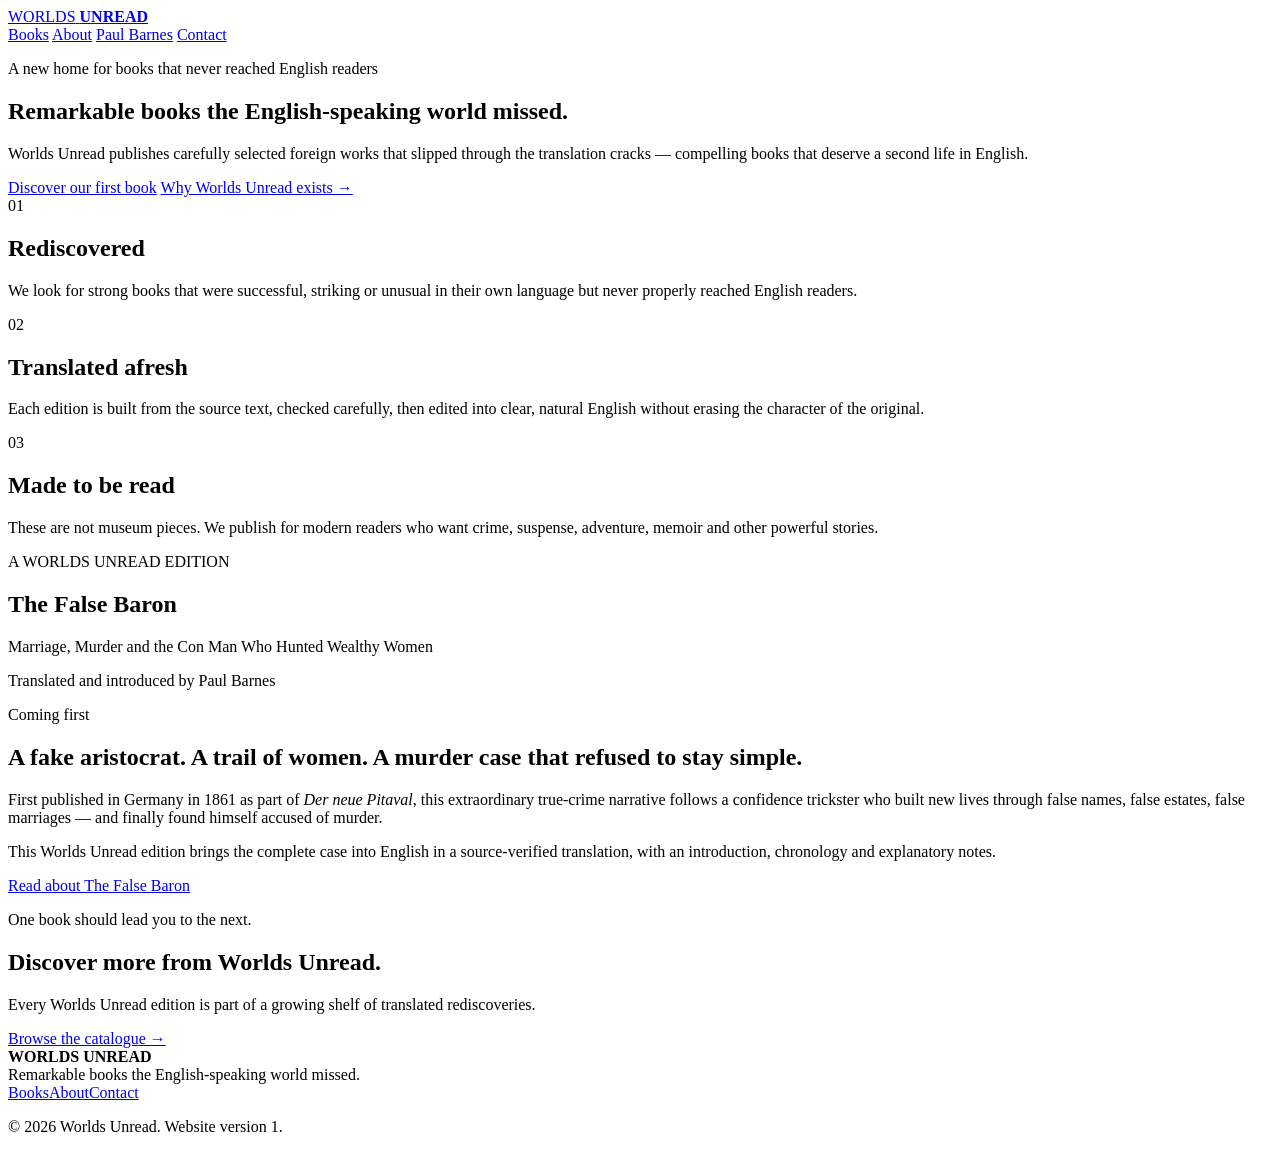
==== index.html @ 050046d0 "Build Worlds Unread v1 homepage" ====
<!doctype html>
<html lang="en-GB">
<head>
  <meta charset="utf-8">
  <meta name="viewport" content="width=device-width, initial-scale=1">
  <title>Worlds Unread — Remarkable books the English-speaking world missed</title>
  <meta name="description" content="Worlds Unread brings overlooked and untranslated books to English-language readers in new editions. The False Baron is our first title.">
  <link rel="stylesheet" href="styles.css">
</head>
<body>
  <header class="site-header">
    <a class="brand" href="index.html" aria-label="Worlds Unread home">
      <span class="mark" aria-hidden="true"><i></i><i></i><b></b><i></i><i></i></span>
      <span><span class="worlds">WORLDS</span> <strong>UNREAD</strong></span>
    </a>
    <nav aria-label="Primary navigation">
      <a href="books.html">Books</a>
      <a href="about.html">About</a>
      <a href="paul-barnes.html">Paul Barnes</a>
      <a href="contact.html">Contact</a>
    </nav>
  </header>

  <main>
    <section class="hero">
      <p class="eyebrow">A new home for books that never reached English readers</p>
      <h1>Remarkable books the English-speaking world missed.</h1>
      <p class="lede">Worlds Unread publishes carefully selected foreign works that slipped through the translation cracks — compelling books that deserve a second life in English.</p>
      <div class="hero-actions">
        <a class="button" href="the-false-baron.html">Discover our first book</a>
        <a class="text-link" href="about.html">Why Worlds Unread exists →</a>
      </div>
    </section>

    <section class="feature-grid" aria-label="Worlds Unread principles">
      <article><span>01</span><h2>Rediscovered</h2><p>We look for strong books that were successful, striking or unusual in their own language but never properly reached English readers.</p></article>
      <article><span>02</span><h2>Translated afresh</h2><p>Each edition is built from the source text, checked carefully, then edited into clear, natural English without erasing the character of the original.</p></article>
      <article><span>03</span><h2>Made to be read</h2><p>These are not museum pieces. We publish for modern readers who want crime, suspense, adventure, memoir and other powerful stories.</p></article>
    </section>

    <section class="book-feature">
      <div class="book-panel">
        <p class="series-label">A WORLDS UNREAD EDITION</p>
        <h2>The False Baron</h2>
        <p class="subtitle">Marriage, Murder and the Con Man Who Hunted Wealthy Women</p>
        <p class="credit">Translated and introduced by Paul Barnes</p>
      </div>
      <div class="book-copy">
        <p class="eyebrow">Coming first</p>
        <h2>A fake aristocrat. A trail of women. A murder case that refused to stay simple.</h2>
        <p>First published in Germany in 1861 as part of <em>Der neue Pitaval</em>, this extraordinary true-crime narrative follows a confidence trickster who built new lives through false names, false estates, false marriages — and finally found himself accused of murder.</p>
        <p>This Worlds Unread edition brings the complete case into English in a source-verified translation, with an introduction, chronology and explanatory notes.</p>
        <a class="button secondary" href="the-false-baron.html">Read about The False Baron</a>
      </div>
    </section>

    <section class="mission-strip">
      <p>One book should lead you to the next.</p>
      <h2>Discover more from Worlds Unread.</h2>
      <p>Every Worlds Unread edition is part of a growing shelf of translated rediscoveries.</p>
      <a class="text-link light" href="books.html">Browse the catalogue →</a>
    </section>
  </main>

  <footer>
    <div><strong>WORLDS UNREAD</strong><br><span>Remarkable books the English-speaking world missed.</span></div>
    <div class="footer-links"><a href="books.html">Books</a><a href="about.html">About</a><a href="contact.html">Contact</a></div>
    <p class="small">© 2026 Worlds Unread. Website version 1.</p>
  </footer>
</body>
</html>
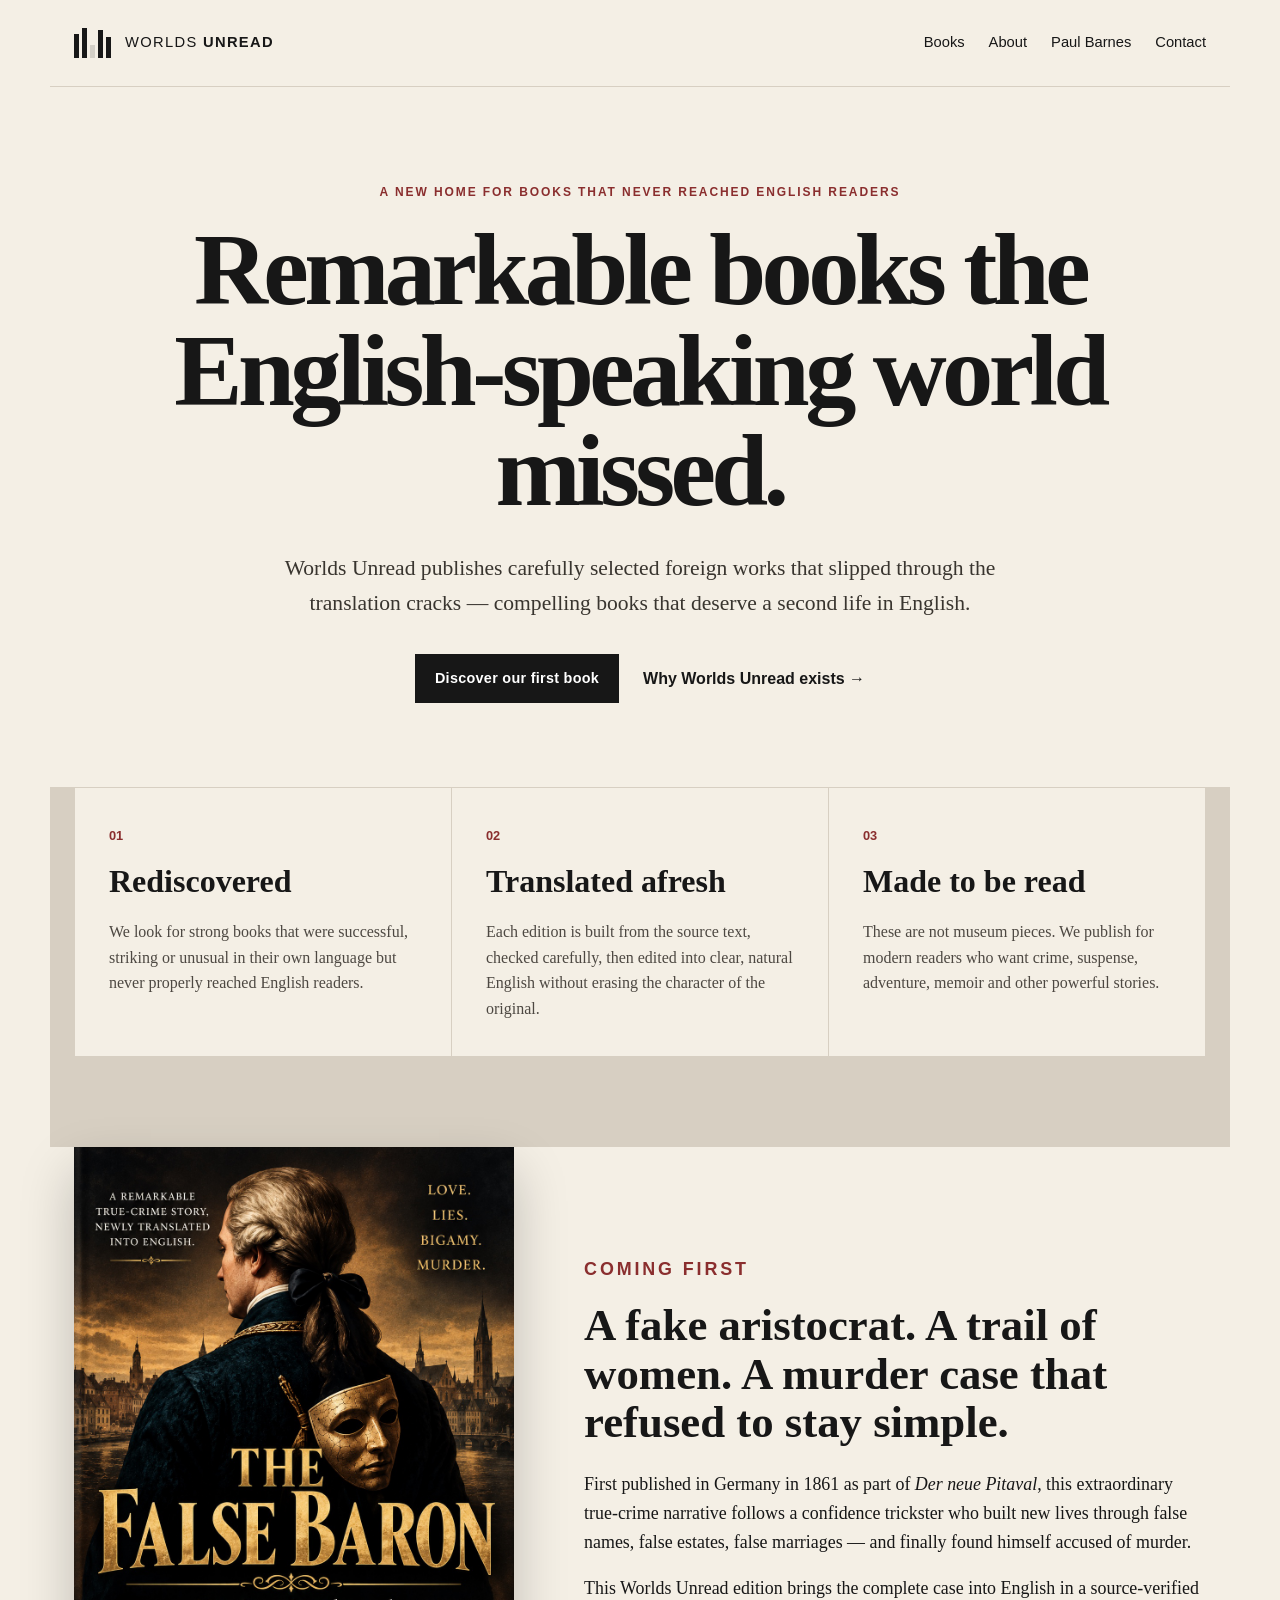
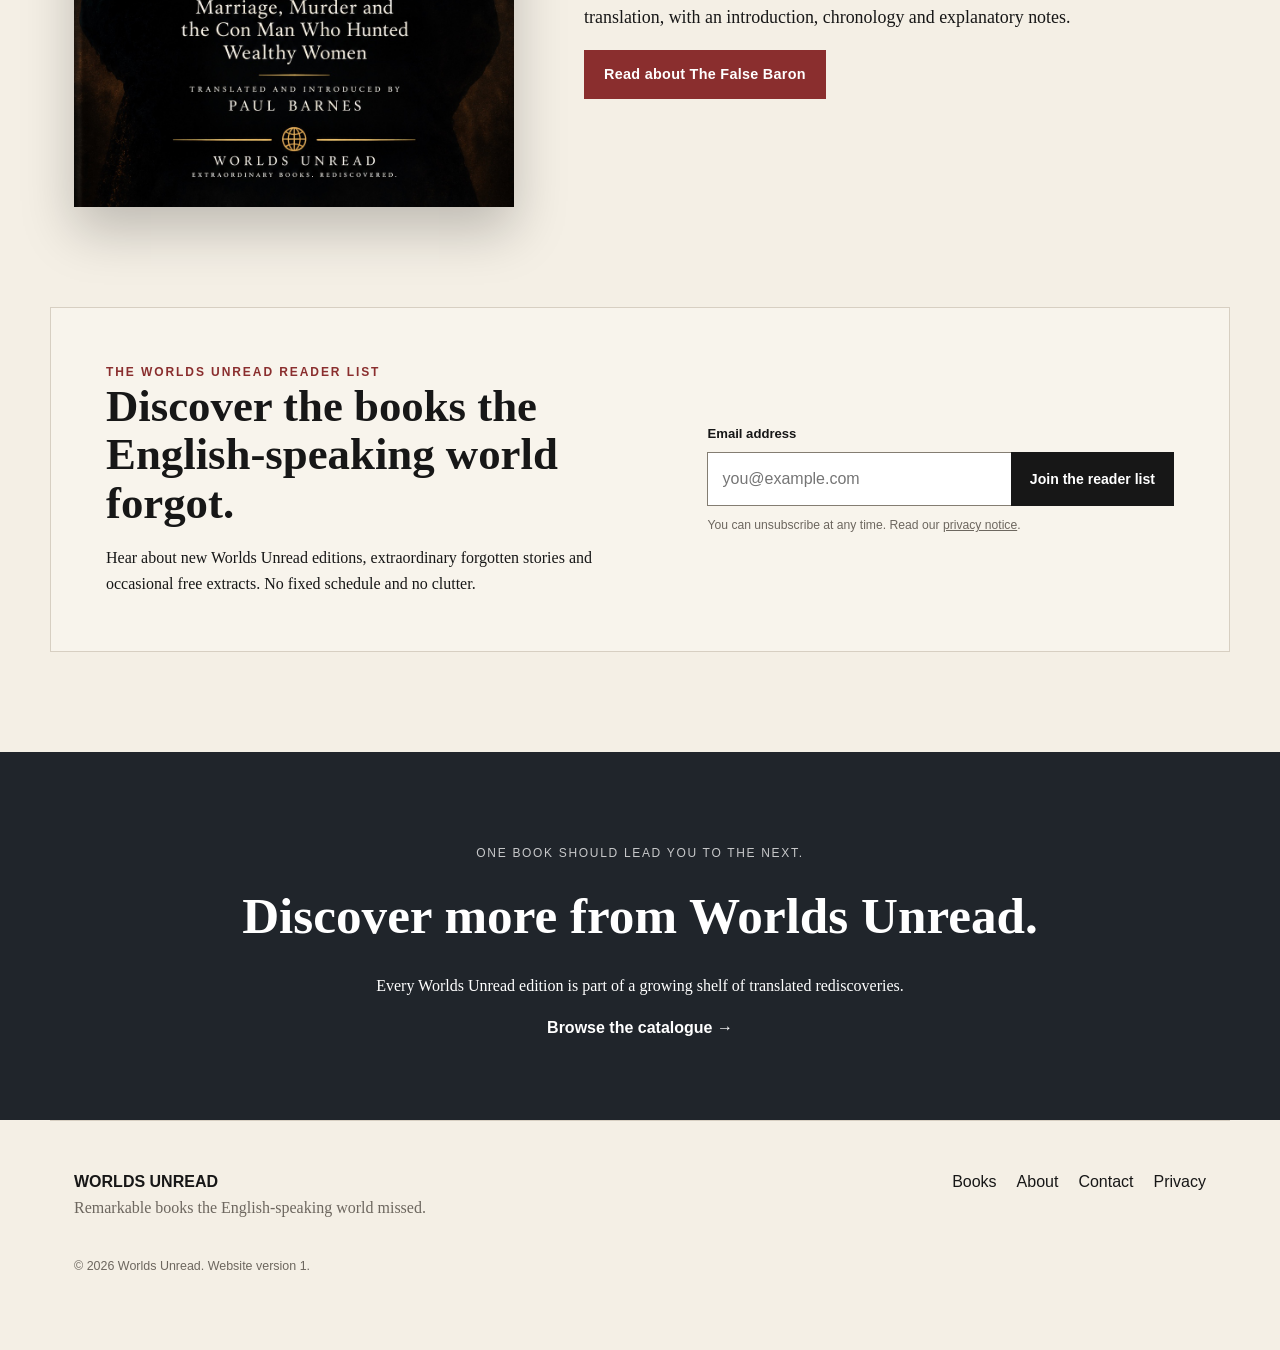
==== commit c3badd70: "Add False Baron cover and reader-list signup" ====
--- a/index.html
+++ b/index.html
@@ -1,71 +1,175 @@
 <!doctype html>
 <html lang="en-GB">
-<head>
-  <meta charset="utf-8">
-  <meta name="viewport" content="width=device-width, initial-scale=1">
-  <title>Worlds Unread — Remarkable books the English-speaking world missed</title>
-  <meta name="description" content="Worlds Unread brings overlooked and untranslated books to English-language readers in new editions. The False Baron is our first title.">
-  <link rel="stylesheet" href="styles.css">
-</head>
-<body>
-  <header class="site-header">
-    <a class="brand" href="index.html" aria-label="Worlds Unread home">
-      <span class="mark" aria-hidden="true"><i></i><i></i><b></b><i></i><i></i></span>
-      <span><span class="worlds">WORLDS</span> <strong>UNREAD</strong></span>
-    </a>
-    <nav aria-label="Primary navigation">
-      <a href="books.html">Books</a>
-      <a href="about.html">About</a>
-      <a href="paul-barnes.html">Paul Barnes</a>
-      <a href="contact.html">Contact</a>
-    </nav>
-  </header>
+  <head>
+    <meta charset="utf-8" />
+    <meta name="viewport" content="width=device-width, initial-scale=1" />
+    <title>
+      Worlds Unread — Remarkable books the English-speaking world missed
+    </title>
+    <meta
+      name="description"
+      content="Worlds Unread brings overlooked and untranslated books to English-language readers in new editions. The False Baron is our first title."
+    />
+    <link rel="stylesheet" href="styles.css" />
+  </head>
+  <body>
+    <header class="site-header">
+      <a class="brand" href="index.html" aria-label="Worlds Unread home">
+        <span class="mark" aria-hidden="true"
+          ><i></i><i></i><b></b><i></i><i></i
+        ></span>
+        <span><span class="worlds">WORLDS</span> <strong>UNREAD</strong></span>
+      </a>
+      <nav aria-label="Primary navigation">
+        <a href="books.html">Books</a>
+        <a href="about.html">About</a>
+        <a href="paul-barnes.html">Paul Barnes</a>
+        <a href="contact.html">Contact</a>
+      </nav>
+    </header>
 
-  <main>
-    <section class="hero">
-      <p class="eyebrow">A new home for books that never reached English readers</p>
-      <h1>Remarkable books the English-speaking world missed.</h1>
-      <p class="lede">Worlds Unread publishes carefully selected foreign works that slipped through the translation cracks — compelling books that deserve a second life in English.</p>
-      <div class="hero-actions">
-        <a class="button" href="the-false-baron.html">Discover our first book</a>
-        <a class="text-link" href="about.html">Why Worlds Unread exists →</a>
+    <main>
+      <section class="hero">
+        <p class="eyebrow">
+          A new home for books that never reached English readers
+        </p>
+        <h1>Remarkable books the English-speaking world missed.</h1>
+        <p class="lede">
+          Worlds Unread publishes carefully selected foreign works that slipped
+          through the translation cracks — compelling books that deserve a
+          second life in English.
+        </p>
+        <div class="hero-actions">
+          <a class="button" href="the-false-baron.html"
+            >Discover our first book</a
+          >
+          <a class="text-link" href="about.html">Why Worlds Unread exists →</a>
+        </div>
+      </section>
+
+      <section class="feature-grid" aria-label="Worlds Unread principles">
+        <article>
+          <span>01</span>
+          <h2>Rediscovered</h2>
+          <p>
+            We look for strong books that were successful, striking or unusual
+            in their own language but never properly reached English readers.
+          </p>
+        </article>
+        <article>
+          <span>02</span>
+          <h2>Translated afresh</h2>
+          <p>
+            Each edition is built from the source text, checked carefully, then
+            edited into clear, natural English without erasing the character of
+            the original.
+          </p>
+        </article>
+        <article>
+          <span>03</span>
+          <h2>Made to be read</h2>
+          <p>
+            These are not museum pieces. We publish for modern readers who want
+            crime, suspense, adventure, memoir and other powerful stories.
+          </p>
+        </article>
+      </section>
+
+      <section class="book-feature">
+        <a
+          class="cover-link"
+          href="the-false-baron.html"
+          aria-label="Read about The False Baron"
+        >
+          <img
+            class="book-cover"
+            src="assets/the-false-baron-cover.jpg"
+            alt="Cover of The False Baron by Worlds Unread"
+          />
+        </a>
+        <div class="book-copy">
+          <p class="eyebrow">Coming first</p>
+          <h2>
+            A fake aristocrat. A trail of women. A murder case that refused to
+            stay simple.
+          </h2>
+          <p>
+            First published in Germany in 1861 as part of
+            <em>Der neue Pitaval</em>, this extraordinary true-crime narrative
+            follows a confidence trickster who built new lives through false
+            names, false estates, false marriages — and finally found himself
+            accused of murder.
+          </p>
+          <p>
+            This Worlds Unread edition brings the complete case into English in
+            a source-verified translation, with an introduction, chronology and
+            explanatory notes.
+          </p>
+          <a class="button secondary" href="the-false-baron.html"
+            >Read about The False Baron</a
+          >
+        </div>
+      </section>
+
+      <section class="reader-list" aria-labelledby="reader-list-title">
+        <div>
+          <p class="eyebrow">The Worlds Unread reader list</p>
+          <h2 id="reader-list-title">
+            Discover the books the English-speaking world forgot.
+          </h2>
+          <p>
+            Hear about new Worlds Unread editions, extraordinary forgotten
+            stories and occasional free extracts. No fixed schedule and no
+            clutter.
+          </p>
+        </div>
+        <form
+          class="signup-form"
+          action="https://buttondown.com/api/emails/embed-subscribe/worldsunread"
+          method="post"
+          target="popupwindow"
+        >
+          <label for="home-email">Email address</label>
+          <div class="signup-row">
+            <input
+              id="home-email"
+              name="email"
+              type="email"
+              autocomplete="email"
+              required
+              placeholder="you@example.com"
+            />
+            <button type="submit">Join the reader list</button>
+          </div>
+          <p class="form-note">
+            You can unsubscribe at any time. Read our
+            <a href="privacy.html">privacy notice</a>.
+          </p>
+        </form>
+      </section>
+
+      <section class="mission-strip">
+        <p>One book should lead you to the next.</p>
+        <h2>Discover more from Worlds Unread.</h2>
+        <p>
+          Every Worlds Unread edition is part of a growing shelf of translated
+          rediscoveries.
+        </p>
+        <a class="text-link light" href="books.html">Browse the catalogue →</a>
+      </section>
+    </main>
+
+    <footer>
+      <div>
+        <strong>WORLDS UNREAD</strong><br /><span
+          >Remarkable books the English-speaking world missed.</span
+        >
       </div>
-    </section>
-
-    <section class="feature-grid" aria-label="Worlds Unread principles">
-      <article><span>01</span><h2>Rediscovered</h2><p>We look for strong books that were successful, striking or unusual in their own language but never properly reached English readers.</p></article>
-      <article><span>02</span><h2>Translated afresh</h2><p>Each edition is built from the source text, checked carefully, then edited into clear, natural English without erasing the character of the original.</p></article>
-      <article><span>03</span><h2>Made to be read</h2><p>These are not museum pieces. We publish for modern readers who want crime, suspense, adventure, memoir and other powerful stories.</p></article>
-    </section>
-
-    <section class="book-feature">
-      <div class="book-panel">
-        <p class="series-label">A WORLDS UNREAD EDITION</p>
-        <h2>The False Baron</h2>
-        <p class="subtitle">Marriage, Murder and the Con Man Who Hunted Wealthy Women</p>
-        <p class="credit">Translated and introduced by Paul Barnes</p>
+      <div class="footer-links">
+        <a href="books.html">Books</a><a href="about.html">About</a
+        ><a href="contact.html">Contact</a><a href="privacy.html">Privacy</a>
       </div>
-      <div class="book-copy">
-        <p class="eyebrow">Coming first</p>
-        <h2>A fake aristocrat. A trail of women. A murder case that refused to stay simple.</h2>
-        <p>First published in Germany in 1861 as part of <em>Der neue Pitaval</em>, this extraordinary true-crime narrative follows a confidence trickster who built new lives through false names, false estates, false marriages — and finally found himself accused of murder.</p>
-        <p>This Worlds Unread edition brings the complete case into English in a source-verified translation, with an introduction, chronology and explanatory notes.</p>
-        <a class="button secondary" href="the-false-baron.html">Read about The False Baron</a>
-      </div>
-    </section>
-
-    <section class="mission-strip">
-      <p>One book should lead you to the next.</p>
-      <h2>Discover more from Worlds Unread.</h2>
-      <p>Every Worlds Unread edition is part of a growing shelf of translated rediscoveries.</p>
-      <a class="text-link light" href="books.html">Browse the catalogue →</a>
-    </section>
-  </main>
-
-  <footer>
-    <div><strong>WORLDS UNREAD</strong><br><span>Remarkable books the English-speaking world missed.</span></div>
-    <div class="footer-links"><a href="books.html">Books</a><a href="about.html">About</a><a href="contact.html">Contact</a></div>
-    <p class="small">© 2026 Worlds Unread. Website version 1.</p>
-  </footer>
-</body>
-</html>+      <p class="small">© 2026 Worlds Unread. Website version 1.</p>
+    </footer>
+  </body>
+</html>
--- a/styles.css
+++ b/styles.css
@@ -0,0 +1,532 @@
+:root {
+  --ink: #171717;
+  --paper: #f4efe5;
+  --muted: #6d675f;
+  --line: #d7cfc2;
+  --accent: #8a2e2e;
+  --deep: #20252b;
+  --white: #fff;
+  --max: 1180px;
+}
+* {
+  box-sizing: border-box;
+}
+html {
+  scroll-behavior: smooth;
+}
+body {
+  margin: 0;
+  background: var(--paper);
+  color: var(--ink);
+  font-family: Georgia, "Times New Roman", serif;
+  line-height: 1.6;
+}
+a {
+  color: inherit;
+}
+.site-header {
+  max-width: var(--max);
+  margin: 0 auto;
+  padding: 28px 24px;
+  display: flex;
+  align-items: center;
+  justify-content: space-between;
+  gap: 30px;
+  border-bottom: 1px solid var(--line);
+}
+.brand {
+  display: flex;
+  gap: 14px;
+  align-items: center;
+  text-decoration: none;
+  font-family: Arial, Helvetica, sans-serif;
+  letter-spacing: 0.09em;
+  font-size: 0.92rem;
+}
+.brand strong {
+  font-weight: 800;
+}
+.worlds {
+  font-weight: 400;
+}
+.mark {
+  display: flex;
+  align-items: flex-end;
+  gap: 3px;
+  height: 30px;
+}
+.mark i,
+.mark b {
+  display: block;
+  width: 5px;
+  background: var(--ink);
+}
+.mark i:nth-child(1) {
+  height: 24px;
+}
+.mark i:nth-child(2) {
+  height: 30px;
+}
+.mark b {
+  height: 13px;
+  background: transparent;
+  border-left: 5px solid var(--ink);
+  opacity: 0.15;
+}
+.mark i:nth-child(4) {
+  height: 28px;
+}
+.mark i:nth-child(5) {
+  height: 21px;
+}
+nav {
+  display: flex;
+  gap: 24px;
+  font-family: Arial, Helvetica, sans-serif;
+  font-size: 0.92rem;
+}
+nav a {
+  text-decoration: none;
+}
+nav a:hover,
+.footer-links a:hover {
+  text-decoration: underline;
+}
+.hero {
+  max-width: 980px;
+  margin: 0 auto;
+  padding: 96px 24px 84px;
+  text-align: center;
+}
+.eyebrow {
+  font-family: Arial, Helvetica, sans-serif;
+  text-transform: uppercase;
+  letter-spacing: 0.16em;
+  font-size: 0.75rem;
+  font-weight: 700;
+  color: var(--accent);
+  margin: 0 0 18px;
+}
+.hero h1 {
+  font-size: clamp(3rem, 8vw, 6.4rem);
+  line-height: 0.98;
+  letter-spacing: -0.045em;
+  margin: 0 auto 30px;
+  max-width: 950px;
+}
+.lede {
+  font-size: 1.35rem;
+  max-width: 760px;
+  margin: 0 auto 34px;
+  color: #39352f;
+}
+.hero-actions {
+  display: flex;
+  gap: 24px;
+  align-items: center;
+  justify-content: center;
+  flex-wrap: wrap;
+}
+.button {
+  display: inline-block;
+  background: var(--ink);
+  color: var(--white);
+  text-decoration: none;
+  padding: 13px 20px;
+  font-family: Arial, Helvetica, sans-serif;
+  font-size: 0.9rem;
+  font-weight: 700;
+  letter-spacing: 0.02em;
+}
+.button:hover {
+  opacity: 0.86;
+}
+.button.secondary {
+  background: var(--accent);
+}
+.text-link {
+  font-family: Arial, Helvetica, sans-serif;
+  font-weight: 700;
+  text-decoration: none;
+}
+.text-link:hover {
+  text-decoration: underline;
+}
+.feature-grid {
+  max-width: var(--max);
+  margin: 0 auto;
+  padding: 0 24px 90px;
+  display: grid;
+  grid-template-columns: repeat(3, 1fr);
+  gap: 1px;
+  background: var(--line);
+  border: 1px solid var(--line);
+}
+.feature-grid article {
+  background: var(--paper);
+  padding: 34px;
+}
+.feature-grid span {
+  font-family: Arial, Helvetica, sans-serif;
+  color: var(--accent);
+  font-weight: 700;
+  font-size: 0.8rem;
+}
+.feature-grid h2 {
+  font-size: 2rem;
+  margin: 8px 0 12px;
+}
+.feature-grid p {
+  margin: 0;
+  color: #4d4842;
+}
+.book-feature {
+  max-width: var(--max);
+  margin: 0 auto;
+  padding: 0 24px 100px;
+  display: grid;
+  grid-template-columns: 0.92fr 1.3fr;
+  gap: 70px;
+  align-items: center;
+}
+.book-panel {
+  min-height: 530px;
+  background: var(--deep);
+  color: var(--white);
+  padding: 42px;
+  display: flex;
+  flex-direction: column;
+  justify-content: flex-end;
+  box-shadow: 0 24px 50px rgba(0, 0, 0, 0.18);
+  position: relative;
+}
+.cover-link {
+  display: block;
+  line-height: 0;
+}
+.book-cover {
+  display: block;
+  width: 100%;
+  height: auto;
+  box-shadow: 0 24px 50px rgba(0, 0, 0, 0.22);
+}
+.book-cover-detail {
+  max-width: 420px;
+  margin: 0 auto;
+}
+.book-panel:before {
+  content: "";
+  position: absolute;
+  inset: 28px;
+  border: 1px solid rgba(255, 255, 255, 0.22);
+}
+.book-panel > * {
+  position: relative;
+  z-index: 1;
+}
+.series-label {
+  font-family: Arial, Helvetica, sans-serif;
+  letter-spacing: 0.15em;
+  font-size: 0.7rem;
+  font-weight: 700;
+  margin: 0 0 auto;
+}
+.book-panel h2 {
+  font-size: 4.3rem;
+  line-height: 0.95;
+  margin: 0 0 20px;
+}
+.subtitle {
+  font-size: 1.25rem;
+  line-height: 1.25;
+  margin: 0 0 28px;
+}
+.credit {
+  font-family: Arial, Helvetica, sans-serif;
+  font-size: 0.82rem;
+  letter-spacing: 0.03em;
+}
+.book-copy h2 {
+  font-size: 2.8rem;
+  line-height: 1.08;
+  margin: 0 0 24px;
+}
+.book-copy p {
+  font-size: 1.12rem;
+}
+.mission-strip {
+  background: var(--deep);
+  color: var(--white);
+  text-align: center;
+  padding: 80px 24px;
+}
+.mission-strip > p:first-child {
+  font-family: Arial, Helvetica, sans-serif;
+  text-transform: uppercase;
+  letter-spacing: 0.14em;
+  font-size: 0.75rem;
+  opacity: 0.75;
+}
+.mission-strip h2 {
+  font-size: 3.2rem;
+  margin: 10px 0 16px;
+}
+.mission-strip p {
+  max-width: 700px;
+  margin-left: auto;
+  margin-right: auto;
+}
+.light {
+  color: var(--white);
+}
+footer {
+  max-width: var(--max);
+  margin: 0 auto;
+  padding: 48px 24px 60px;
+  display: grid;
+  grid-template-columns: 1fr auto;
+  gap: 24px;
+  border-top: 1px solid var(--line);
+  font-family: Arial, Helvetica, sans-serif;
+}
+footer span {
+  font-family: Georgia, "Times New Roman", serif;
+  color: var(--muted);
+}
+.footer-links {
+  display: flex;
+  gap: 20px;
+}
+.footer-links a {
+  text-decoration: none;
+}
+.small {
+  grid-column: 1/-1;
+  color: var(--muted);
+  font-size: 0.78rem;
+}
+.page {
+  max-width: 900px;
+  margin: 0 auto;
+  padding: 85px 24px 100px;
+}
+.page h1 {
+  font-size: 4.5rem;
+  line-height: 1;
+  margin: 0 0 28px;
+}
+.page h2 {
+  font-size: 2.2rem;
+  margin-top: 2.2em;
+}
+.page .intro {
+  font-size: 1.35rem;
+  color: #39352f;
+}
+.catalogue {
+  max-width: var(--max);
+  margin: 0 auto;
+  padding: 80px 24px 110px;
+}
+.catalogue h1 {
+  font-size: 4.5rem;
+  margin: 0 0 12px;
+}
+.catalogue-grid {
+  margin-top: 48px;
+  display: grid;
+  grid-template-columns: repeat(2, 1fr);
+  gap: 28px;
+}
+.catalogue-card {
+  border: 1px solid var(--line);
+  padding: 30px;
+  text-decoration: none;
+  background: #f8f4ec;
+}
+.catalogue-card:hover {
+  transform: translateY(-2px);
+}
+.catalogue-card .tag {
+  font-family: Arial, Helvetica, sans-serif;
+  text-transform: uppercase;
+  letter-spacing: 0.12em;
+  font-size: 0.7rem;
+  color: var(--accent);
+  font-weight: 700;
+}
+.catalogue-card h2 {
+  font-size: 2.4rem;
+  margin: 14px 0;
+}
+.book-page {
+  max-width: 1050px;
+  margin: 0 auto;
+  padding: 75px 24px 110px;
+  display: grid;
+  grid-template-columns: 0.8fr 1.3fr;
+  gap: 65px;
+}
+.book-page .cover-mini {
+  background: var(--deep);
+  color: white;
+  min-height: 480px;
+  padding: 36px;
+  display: flex;
+  flex-direction: column;
+  justify-content: flex-end;
+}
+.cover-mini h1 {
+  font-size: 3.4rem;
+  line-height: 0.95;
+  margin: 0 0 18px;
+}
+.cover-mini .series-label {
+  margin-bottom: auto;
+}
+.book-details h1 {
+  font-size: 4.1rem;
+  line-height: 1;
+  margin: 0 0 18px;
+}
+.book-details .subtitle {
+  font-size: 1.45rem;
+}
+.meta {
+  font-family: Arial, Helvetica, sans-serif;
+  font-size: 0.86rem;
+  color: var(--muted);
+}
+.reader-list {
+  max-width: var(--max);
+  margin: 0 auto 100px;
+  padding: 55px;
+  display: grid;
+  grid-template-columns: 1.15fr 1fr;
+  gap: 65px;
+  align-items: center;
+  border: 1px solid var(--line);
+  background: #f8f4ec;
+}
+.reader-list h2 {
+  font-size: 2.8rem;
+  line-height: 1.08;
+  margin: 0 0 18px;
+}
+.reader-list p {
+  margin-bottom: 0;
+}
+.signup-form {
+  font-family: Arial, Helvetica, sans-serif;
+}
+.signup-form label {
+  display: block;
+  font-size: 0.82rem;
+  font-weight: 700;
+  margin-bottom: 8px;
+}
+.signup-row {
+  display: flex;
+}
+.signup-row input {
+  min-width: 0;
+  flex: 1;
+  border: 1px solid #847d72;
+  border-right: 0;
+  background: white;
+  color: var(--ink);
+  font: inherit;
+  font-size: 1rem;
+  padding: 13px 14px;
+  border-radius: 0;
+}
+.signup-row button {
+  border: 1px solid var(--ink);
+  background: var(--ink);
+  color: white;
+  font: inherit;
+  font-size: 0.88rem;
+  font-weight: 700;
+  padding: 13px 18px;
+  cursor: pointer;
+}
+.signup-row button:hover {
+  background: var(--accent);
+  border-color: var(--accent);
+}
+.signup-row input:focus,
+.signup-row button:focus {
+  outline: 3px solid rgba(138, 46, 46, 0.3);
+  outline-offset: 2px;
+}
+.form-note {
+  font-size: 0.76rem !important;
+  color: var(--muted);
+  margin: 10px 0 0 !important;
+}
+.book-signup {
+  border-top: 1px solid var(--line);
+  margin-top: 40px;
+  padding-top: 10px;
+}
+.book-signup h2 {
+  margin-top: 1.2em;
+}
+@media (max-width: 780px) {
+  .site-header {
+    align-items: flex-start;
+    flex-direction: column;
+  }
+  nav {
+    flex-wrap: wrap;
+    gap: 15px 20px;
+  }
+  .hero {
+    padding-top: 68px;
+  }
+  .feature-grid,
+  .book-feature,
+  .catalogue-grid,
+  .book-page {
+    grid-template-columns: 1fr;
+  }
+  .reader-list {
+    grid-template-columns: 1fr;
+    margin: 0 24px 70px;
+    padding: 34px 24px;
+    gap: 28px;
+  }
+  .reader-list h2 {
+    font-size: 2.25rem;
+  }
+  .signup-row {
+    flex-direction: column;
+  }
+  .signup-row input {
+    border-right: 1px solid #847d72;
+    border-bottom: 0;
+  }
+  .book-feature {
+    gap: 40px;
+  }
+  .book-panel {
+    min-height: 470px;
+  }
+  .hero h1,
+  .page h1,
+  .catalogue h1 {
+    font-size: 3.4rem;
+  }
+  .book-details h1 {
+    font-size: 3.3rem;
+  }
+  .mission-strip h2 {
+    font-size: 2.5rem;
+  }
+  footer {
+    grid-template-columns: 1fr;
+  }
+  .small {
+    grid-column: auto;
+  }
+}
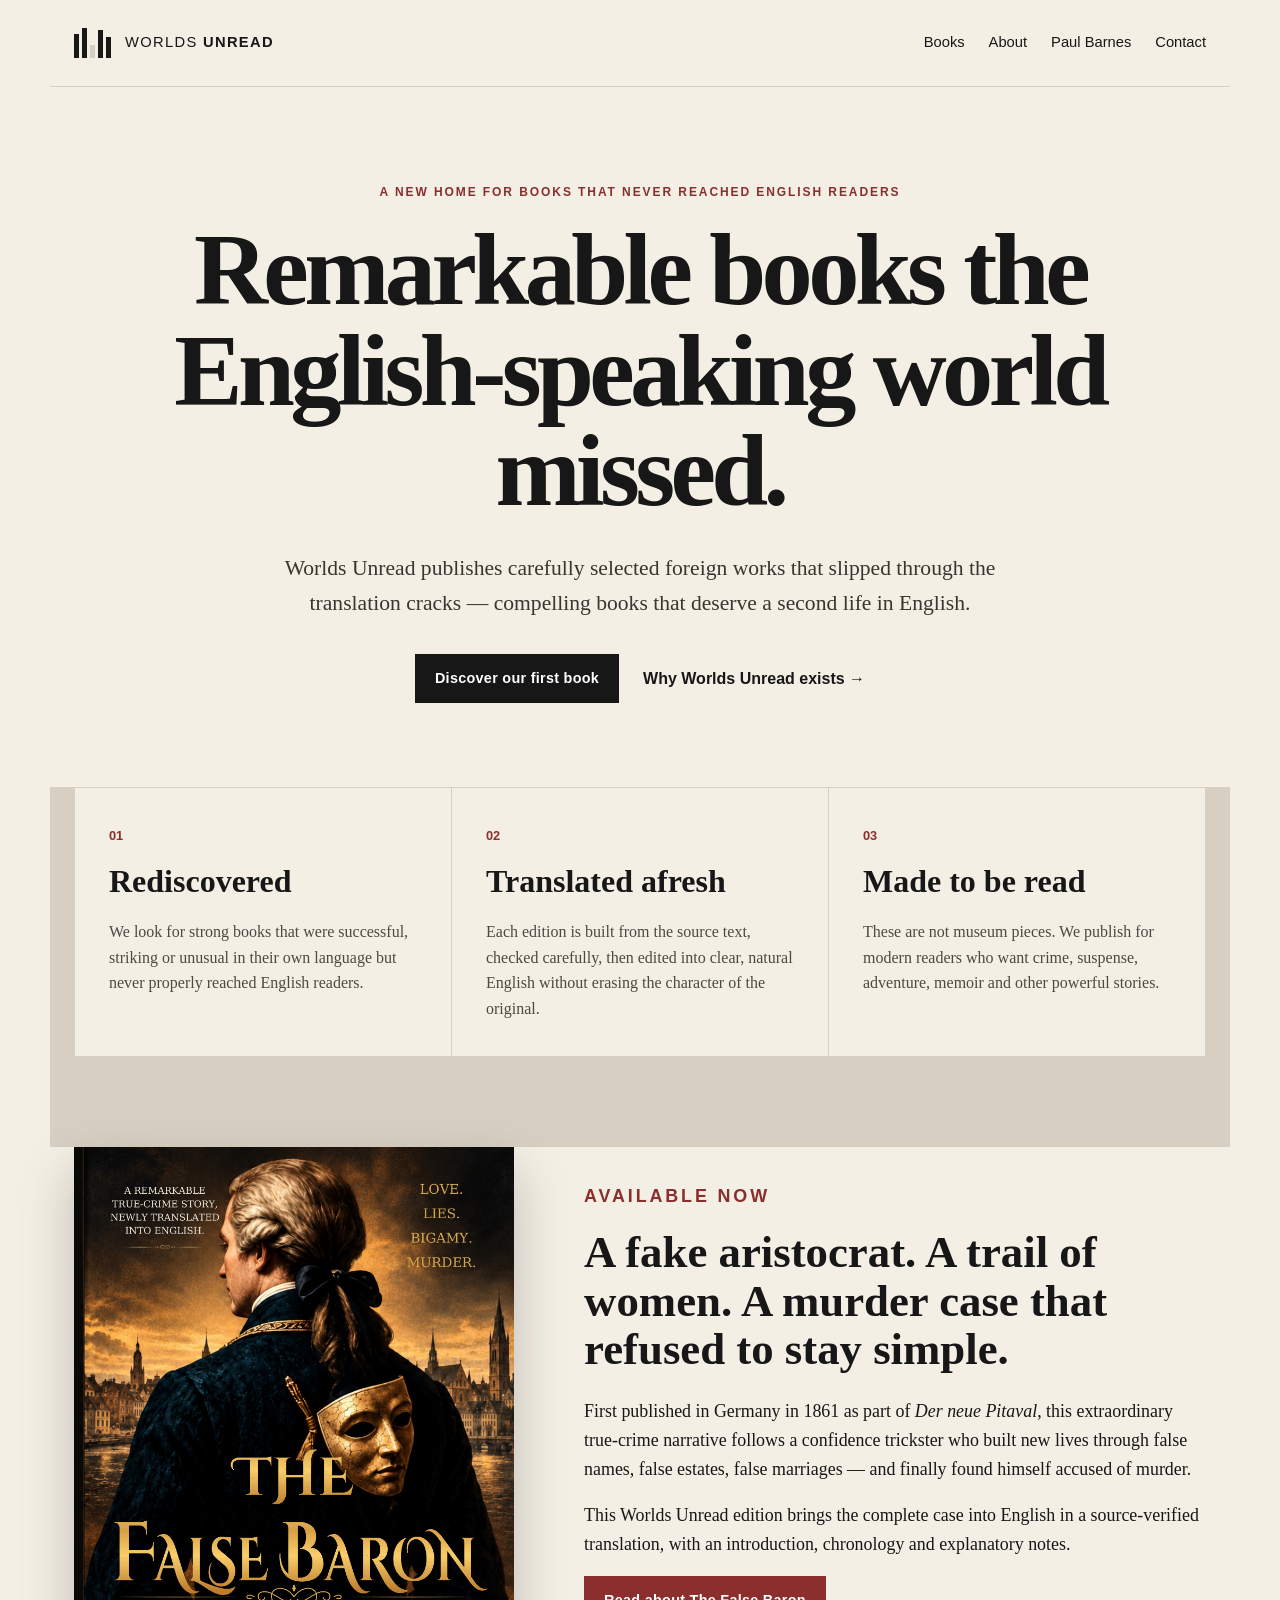
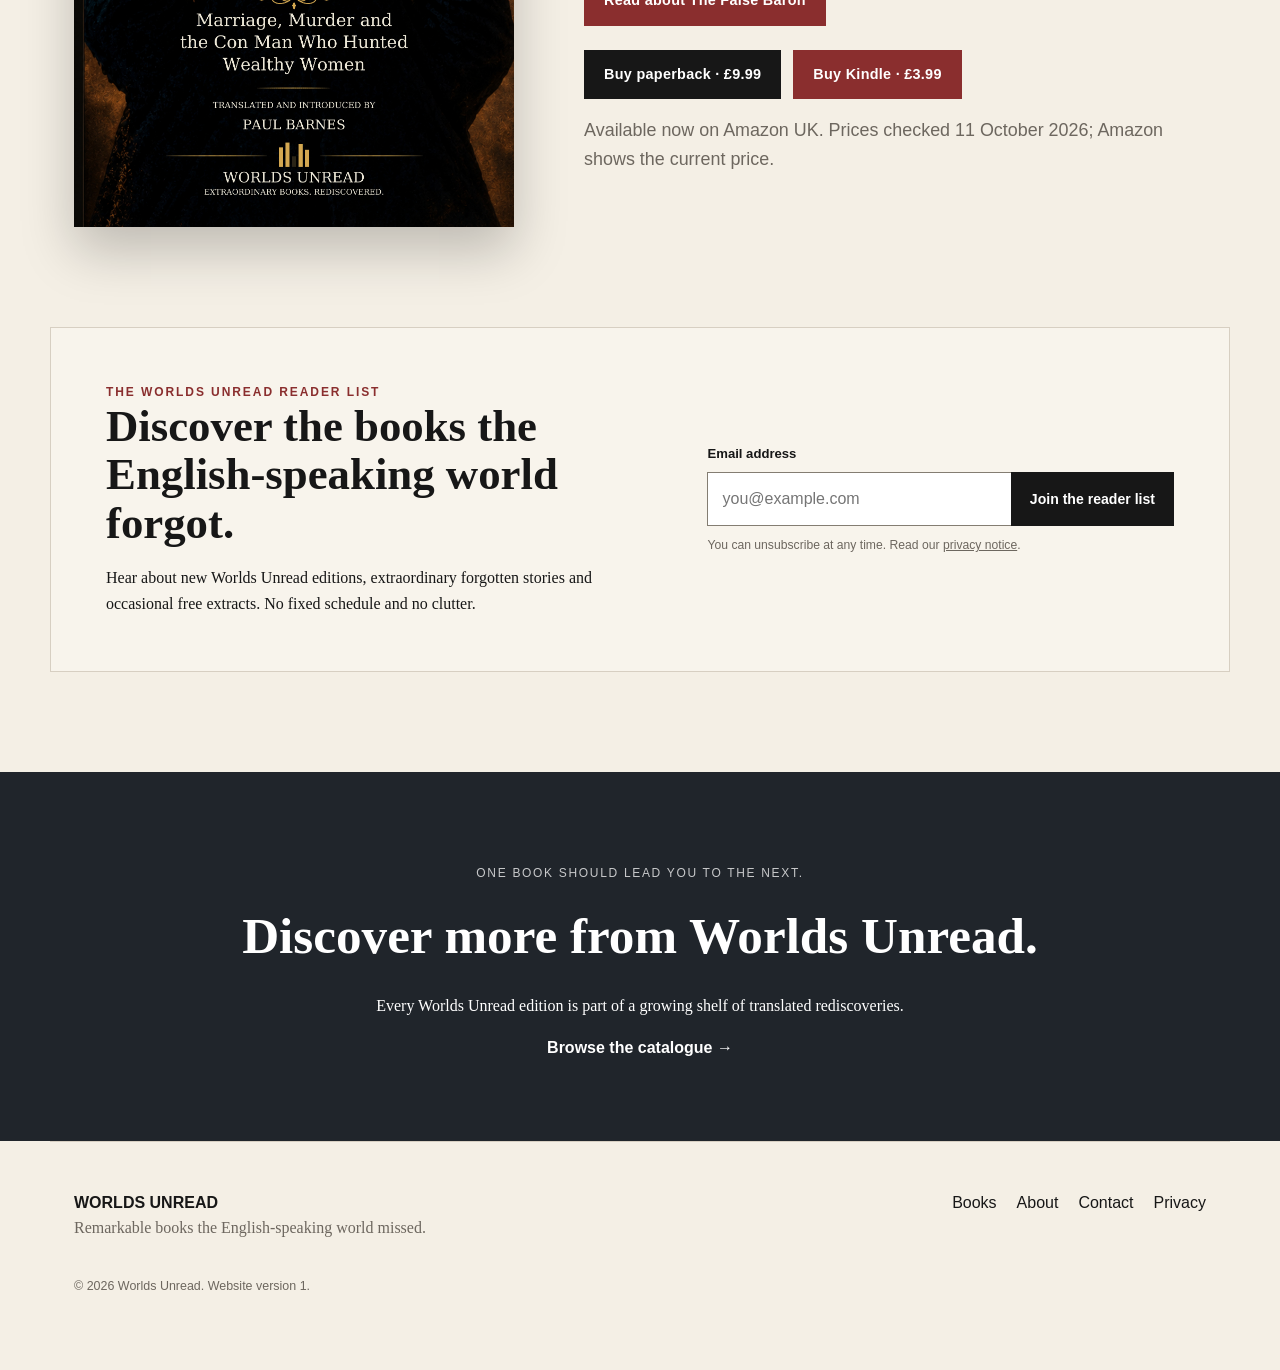
==== commit 2f4648fa: "Launch The False Baron with paperback/Kindle purchase links, approved cover and checked excerpt" ====
--- a/index.html
+++ b/index.html
@@ -83,12 +83,12 @@
         >
           <img
             class="book-cover"
-            src="assets/the-false-baron-cover.jpg"
+            src="assets/the-false-baron-cover-004.jpg"
             alt="Cover of The False Baron by Worlds Unread"
           />
         </a>
         <div class="book-copy">
-          <p class="eyebrow">Coming first</p>
+          <p class="eyebrow">Available now</p>
           <h2>
             A fake aristocrat. A trail of women. A murder case that refused to
             stay simple.
@@ -108,6 +108,10 @@
           <a class="button secondary" href="the-false-baron.html"
             >Read about The False Baron</a
           >
+          <div class="purchase-actions" aria-label="Buy The False Baron">
+          <a class="button" href="https://www.amazon.co.uk/dp/1066974004">Buy paperback · £9.99</a>
+          <a class="button secondary" href="https://www.amazon.co.uk/dp/B0HMHZ28Z7">Buy Kindle · £3.99</a>
+        </div><p class="meta">Available now on Amazon UK. Prices checked 11 October 2026; Amazon shows the current price.</p>
         </div>
       </section>
 
--- a/styles.css
+++ b/styles.css
@@ -530,3 +530,10 @@
     grid-column: auto;
   }
 }
+
+/* False Baron live launch */
+.purchase-actions { display:flex; flex-wrap:wrap; gap:12px; margin:24px 0 12px; }
+.opening-excerpt { border-top:1px solid var(--line); margin-top:40px; padding-top:30px; scroll-margin-top:24px; }
+.opening-excerpt p { max-width:65ch; }
+a:focus-visible { outline:3px solid var(--accent); outline-offset:4px; }
+@media(max-width:480px) { .purchase-actions .button { width:100%; text-align:center; } }
